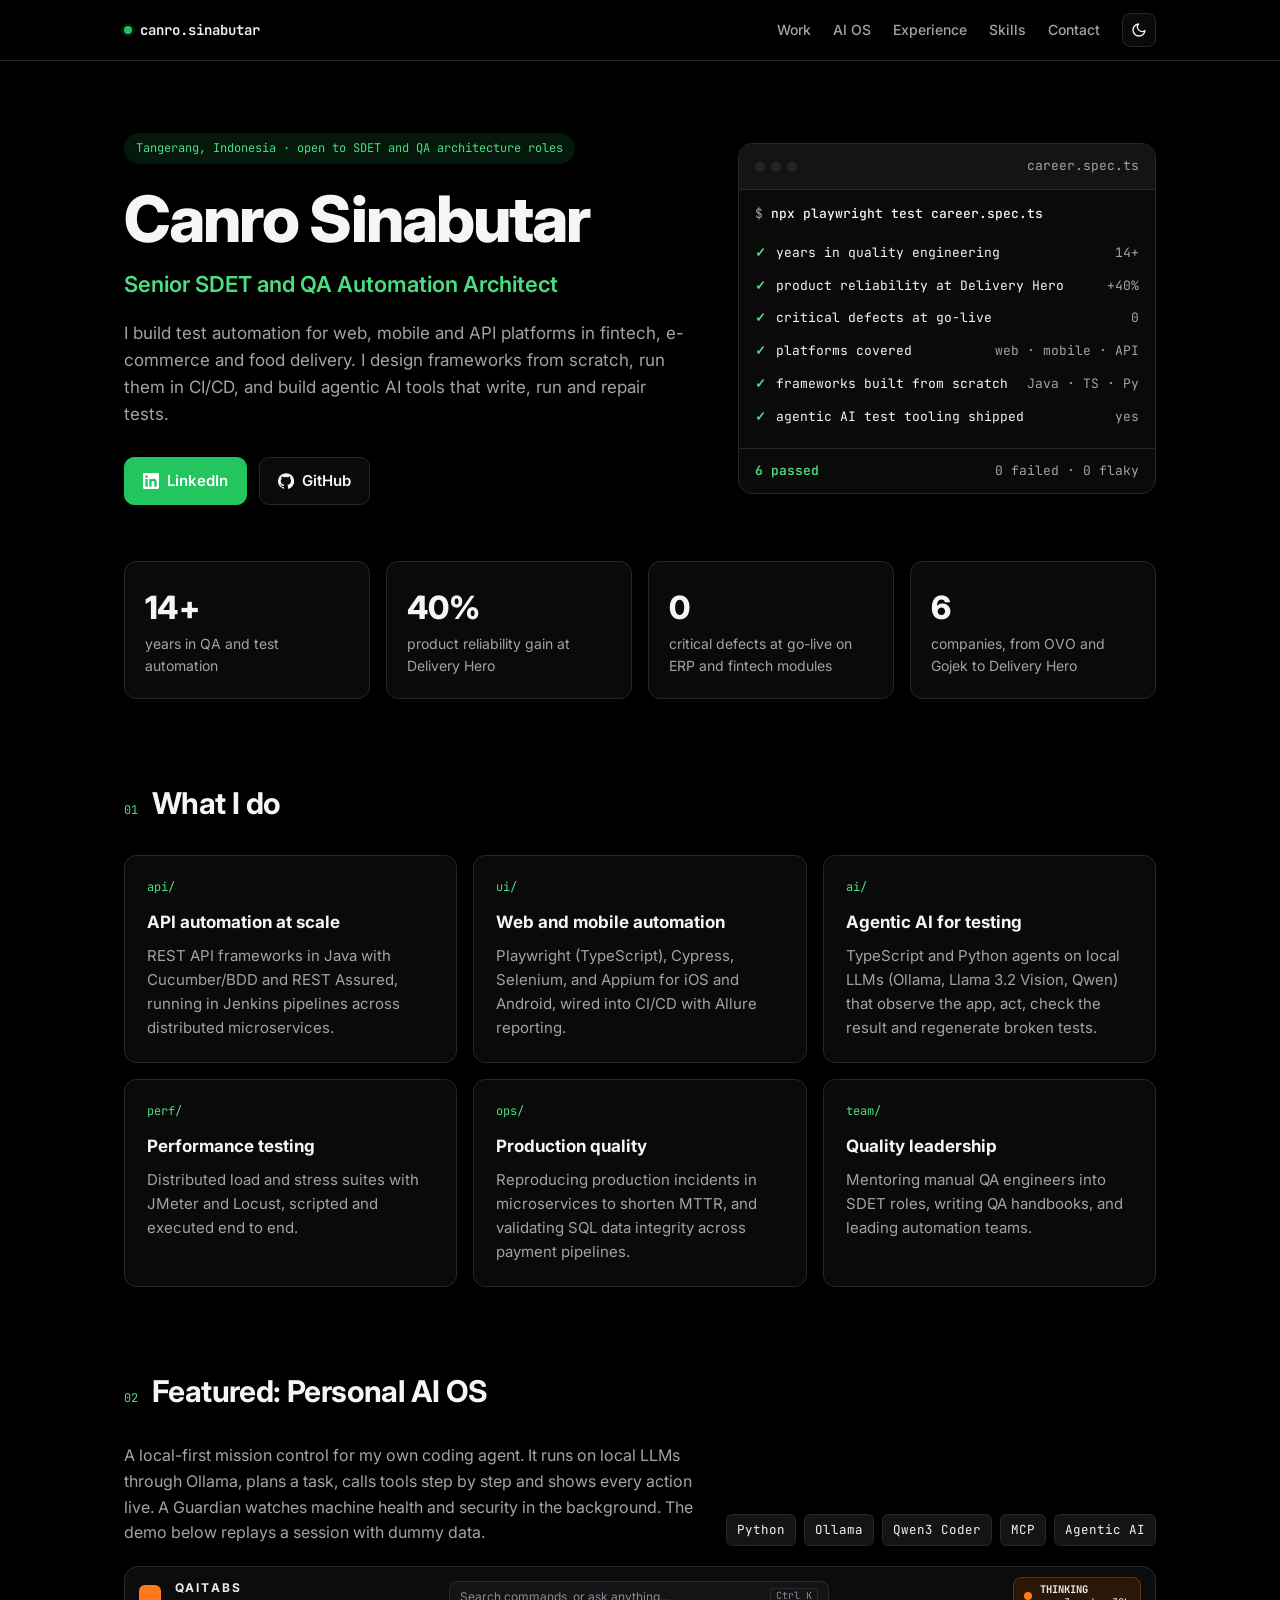
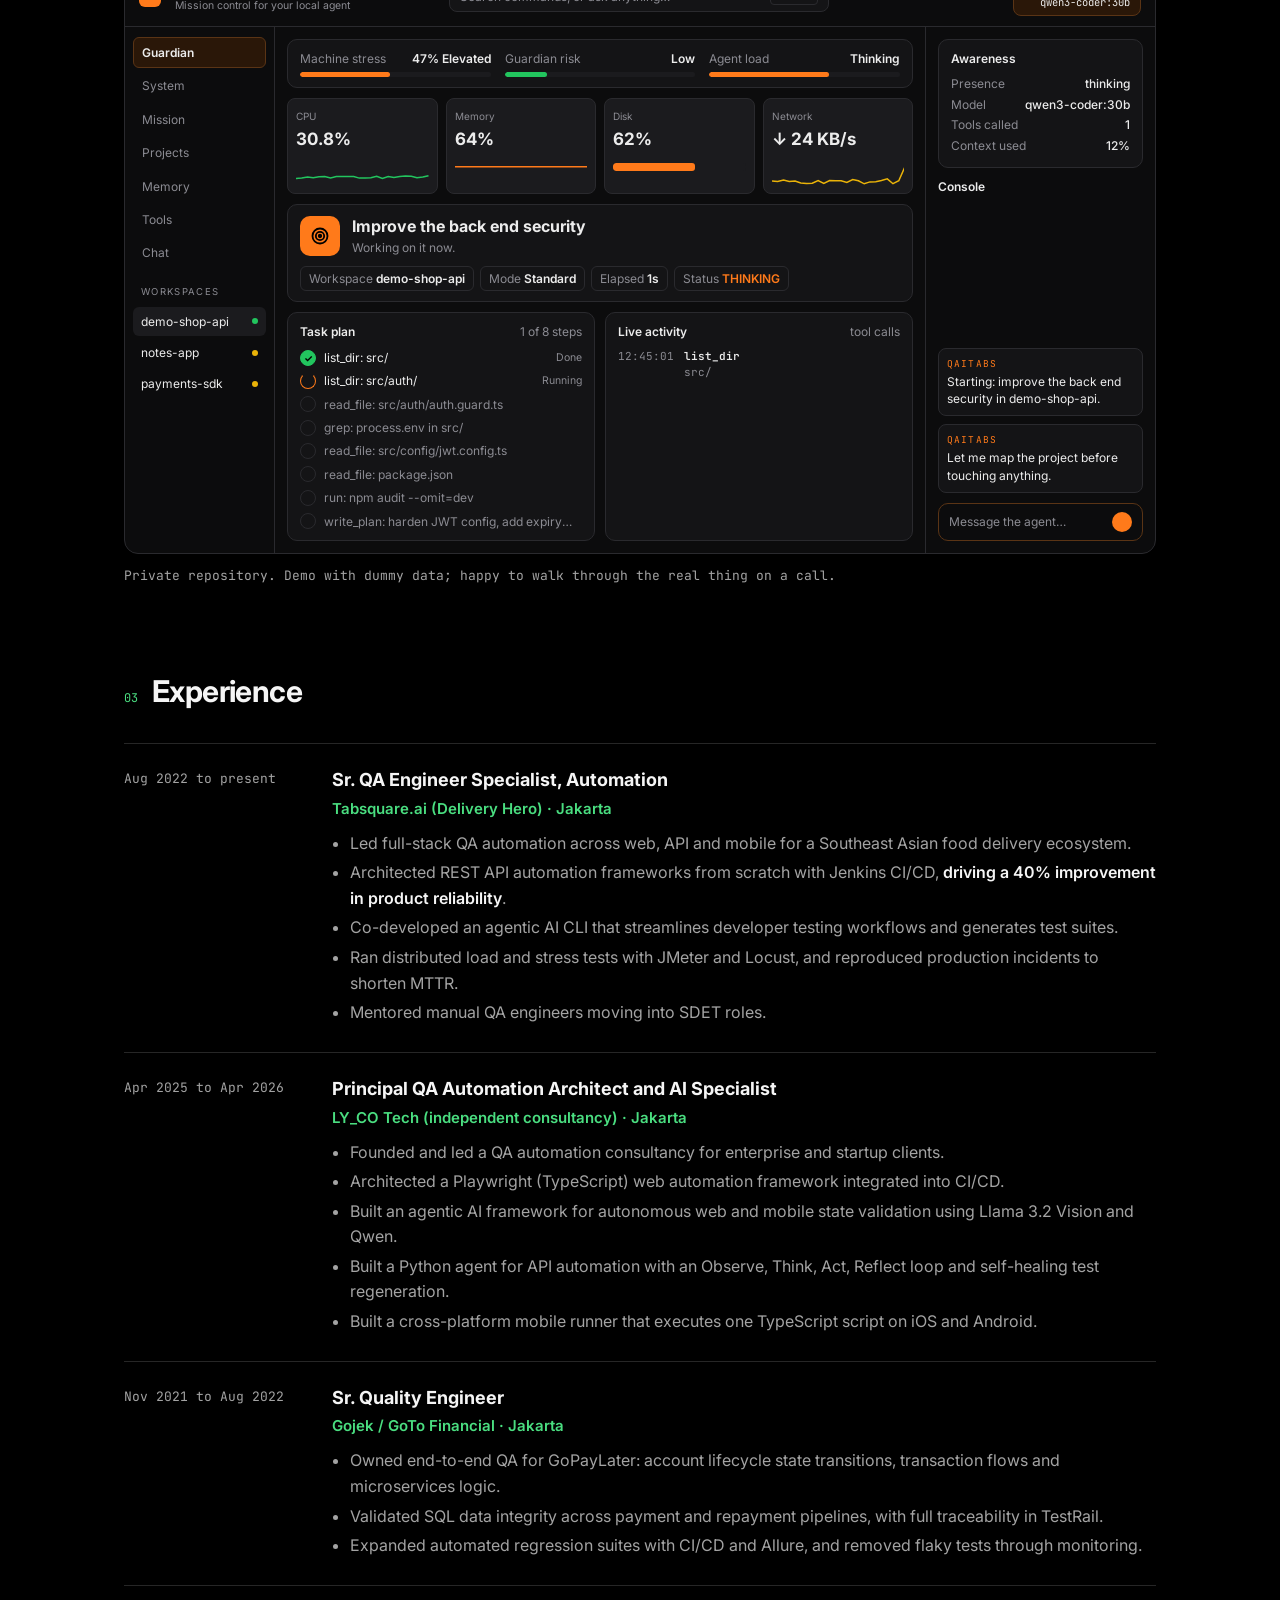
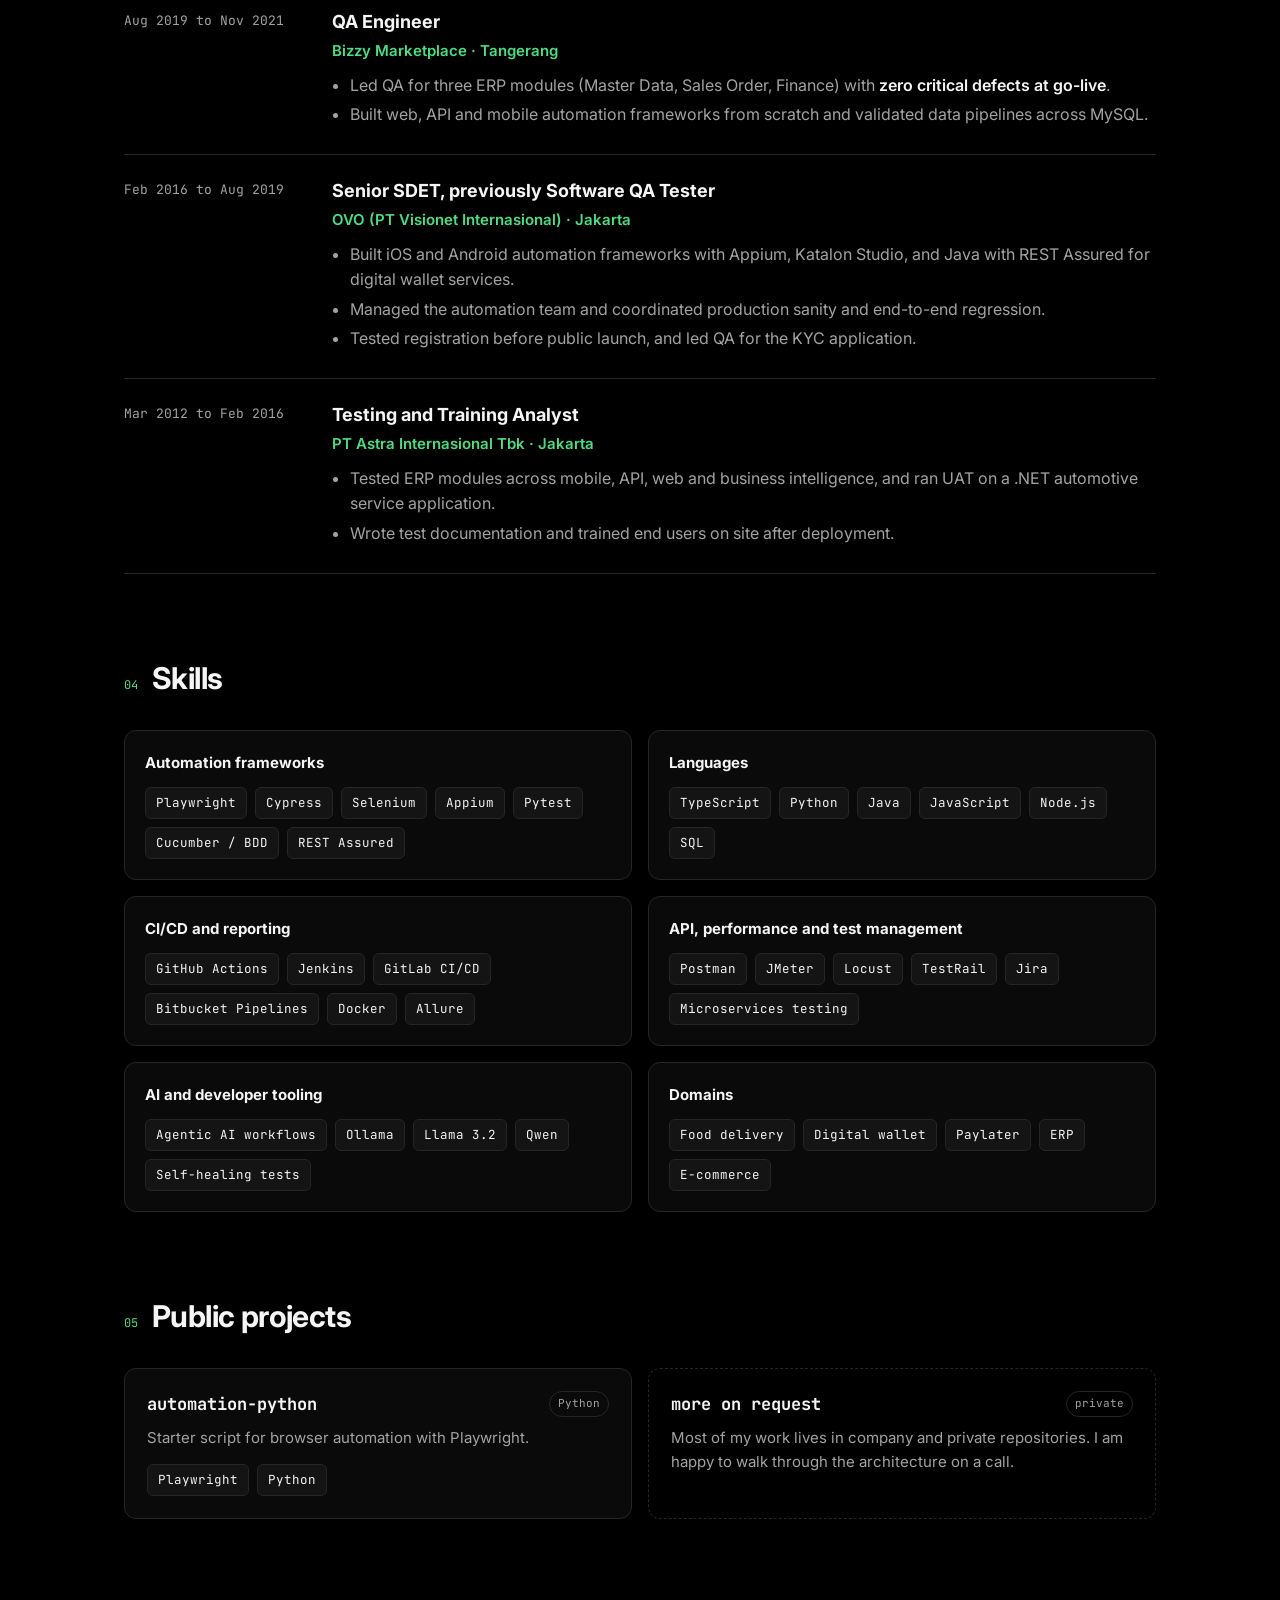
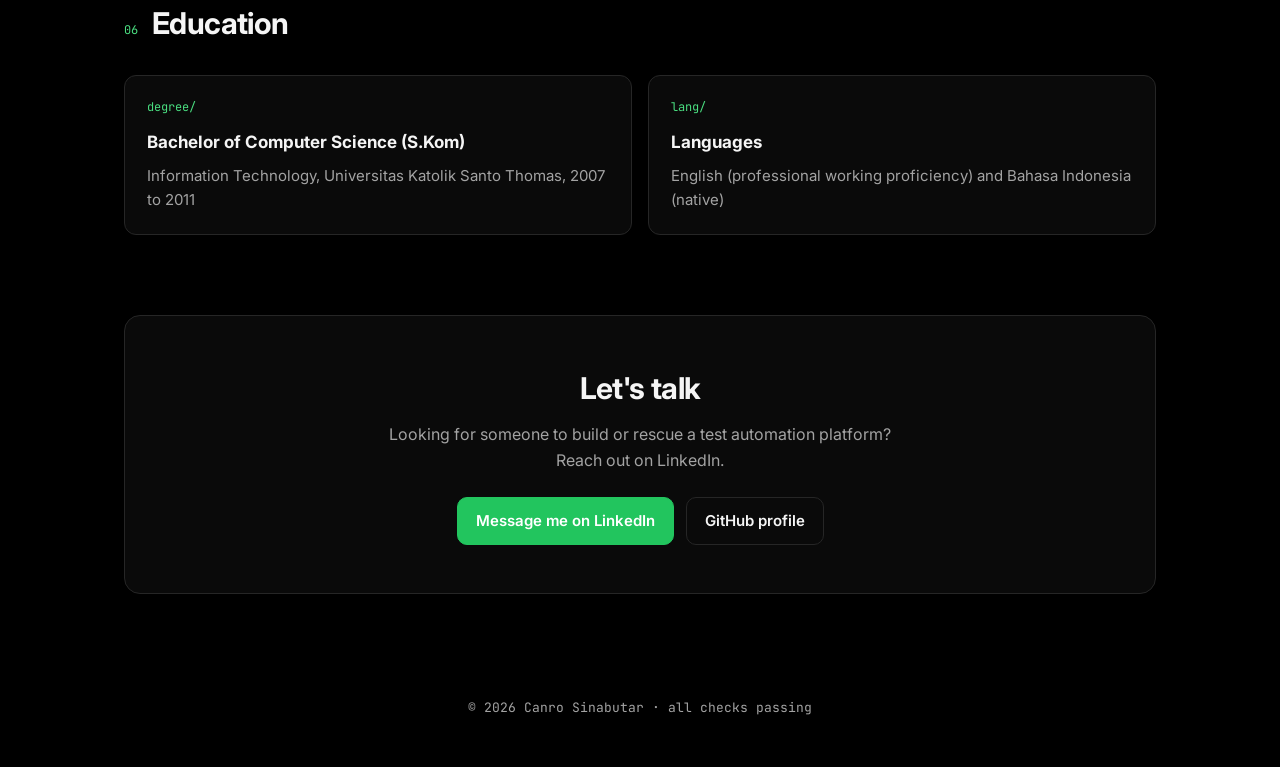
==== index.html @ 981d4f76 "Add portfolio website Co-Authored-By: Claude Opus 5.5 <noreply@anthropic.com>" ====
<!doctype html>
<html lang="en" data-theme="dark">
<head>
<meta charset="utf-8">
<meta name="viewport" content="width=device-width, initial-scale=1">
<title>Canro Sinabutar · Senior SDET</title>
<meta name="description" content="Canro Sinabutar, Senior SDET and QA Automation Architect with 14+ years in web, mobile and API test automation.">
<meta property="og:title" content="Canro Sinabutar · Senior SDET">
<meta property="og:description" content="Senior SDET and QA Automation Architect. 14+ years of web, mobile and API test automation.">
<meta property="og:type" content="website">
<meta name="theme-color" content="#000000">
<meta property="og:url" content="https://canro-sinabutar.github.io/">
<link rel="preconnect" href="https://fonts.googleapis.com">
<link rel="preconnect" href="https://fonts.gstatic.com" crossorigin>
<link href="https://fonts.googleapis.com/css2?family=Inter:wght@400;500;600;700;800&family=JetBrains+Mono:wght@400;500;600&display=swap" rel="stylesheet">
<link rel="icon" href="data:image/svg+xml,%3Csvg xmlns='http://www.w3.org/2000/svg' viewBox='0 0 32 32'%3E%3Crect width='32' height='32' rx='8' fill='%2316a34a'/%3E%3Cpath d='M9 16.5l4.5 4.5L23 11.5' stroke='white' stroke-width='3.2' fill='none' stroke-linecap='round' stroke-linejoin='round'/%3E%3C/svg%3E">
<style>
  :root {
    --bg: #f7f8fa;
    --surface: #ffffff;
    --surface-2: #f1f3f6;
    --text: #0f172a;
    --muted: #556070;
    --border: #e2e6ec;
    --accent: #16a34a;
    --accent-soft: #dcfce7;
    --accent-text: #15803d;
    --info: #2563eb;
    --warn: #b45309;
    --shadow: 0 1px 2px rgba(15, 23, 42, .04), 0 8px 24px rgba(15, 23, 42, .06);
    --mono: "JetBrains Mono", ui-monospace, SFMono-Regular, Menlo, monospace;
    --sans: "Inter", system-ui, -apple-system, "Segoe UI", sans-serif;
  }
  @media (prefers-color-scheme: dark) {
    :root:not([data-theme="light"]) {
      --bg: #000000;
      --surface: #0a0a0a;
      --surface-2: #141414;
      --text: #f5f5f5;
      --muted: #a3a3a3;
      --border: #262626;
      --accent: #22c55e;
      --accent-soft: rgba(34, 197, 94, .12);
      --accent-text: #4ade80;
      --info: #60a5fa;
      --warn: #fbbf24;
      --shadow: 0 1px 2px rgba(0, 0, 0, .3), 0 12px 32px rgba(0, 0, 0, .35);
    }
  }
  :root[data-theme="dark"] {
    --bg: #000000;
    --surface: #0a0a0a;
    --surface-2: #141414;
    --text: #f5f5f5;
    --muted: #a3a3a3;
    --border: #262626;
    --accent: #22c55e;
    --accent-soft: rgba(34, 197, 94, .12);
    --accent-text: #4ade80;
    --info: #60a5fa;
    --warn: #fbbf24;
    --shadow: 0 1px 2px rgba(0, 0, 0, .3), 0 12px 32px rgba(0, 0, 0, .35);
  }

  * { box-sizing: border-box; }
  html { scroll-behavior: smooth; }
  body {
    margin: 0;
    background: var(--bg);
    color: var(--text);
    font-family: var(--sans);
    font-size: 16px;
    line-height: 1.6;
    -webkit-font-smoothing: antialiased;
  }
  a { color: inherit; }
  .wrap { max-width: 1080px; margin: 0 auto; padding: 0 24px; }

  /* nav */
  header.nav {
    position: sticky; top: 0; z-index: 10;
    background: color-mix(in srgb, var(--bg) 85%, transparent);
    backdrop-filter: blur(10px);
    border-bottom: 1px solid var(--border);
  }
  .nav .wrap { display: flex; align-items: center; justify-content: space-between; height: 60px; gap: 16px; }
  .brand { font-family: var(--mono); font-weight: 600; font-size: 14px; text-decoration: none; display: flex; align-items: center; gap: 8px; }
  .brand .dot { width: 8px; height: 8px; border-radius: 50%; background: var(--accent); box-shadow: 0 0 0 3px var(--accent-soft); }
  .nav nav { display: flex; align-items: center; gap: 22px; }
  .nav nav a { text-decoration: none; color: var(--muted); font-size: 14px; font-weight: 500; }
  .nav nav a:hover { color: var(--text); }
  .theme-btn {
    border: 1px solid var(--border); background: var(--surface); color: var(--text);
    width: 34px; height: 34px; border-radius: 8px; cursor: pointer; display: grid; place-items: center;
  }
  .theme-btn svg { width: 16px; height: 16px; }

  /* hero */
  .hero { padding: 72px 0 56px; display: grid; grid-template-columns: 1.15fr .85fr; gap: 48px; align-items: center; }
  .eyebrow {
    display: inline-flex; align-items: center; gap: 8px;
    font-family: var(--mono); font-size: 12px; color: var(--accent-text);
    background: var(--accent-soft); padding: 6px 12px; border-radius: 999px; margin-bottom: 22px;
  }
  h1 { font-size: clamp(40px, 6vw, 64px); line-height: 1.04; letter-spacing: -.03em; margin: 0 0 14px; font-weight: 800; }
  .role { font-size: clamp(18px, 2.2vw, 22px); font-weight: 600; color: var(--accent-text); margin: 0 0 18px; }
  .lead { color: var(--muted); font-size: 17px; max-width: 560px; margin: 0 0 28px; }
  .cta { display: flex; flex-wrap: wrap; gap: 12px; }
  .btn {
    display: inline-flex; align-items: center; gap: 8px; text-decoration: none;
    padding: 11px 18px; border-radius: 10px; font-weight: 600; font-size: 15px;
    border: 1px solid var(--border); background: var(--surface); transition: transform .15s ease;
  }
  .btn:hover { transform: translateY(-1px); }
  .btn.primary { background: var(--accent); border-color: var(--accent); color: #fff; }
  .btn svg { width: 16px; height: 16px; }

  /* test report card */
  .report {
    background: var(--surface); border: 1px solid var(--border); border-radius: 14px;
    box-shadow: var(--shadow); font-family: var(--mono); font-size: 13px; overflow: hidden;
  }
  .report-head {
    display: flex; justify-content: space-between; align-items: center;
    padding: 12px 16px; border-bottom: 1px solid var(--border); background: var(--surface-2); color: var(--muted);
  }
  .lights { display: flex; gap: 6px; }
  .lights i { width: 10px; height: 10px; border-radius: 50%; background: var(--border); display: block; }
  .report-body { padding: 14px 16px 6px; }
  .report-body .cmd { color: var(--muted); margin-bottom: 12px; }
  .report-body .cmd b { color: var(--text); font-weight: 500; }
  .case { display: grid; grid-template-columns: auto 1fr auto; gap: 10px; align-items: baseline; padding: 6px 0; opacity: 0; transform: translateY(4px); transition: opacity .35s ease, transform .35s ease; }
  .case.show { opacity: 1; transform: none; }
  .case .ok { color: var(--accent-text); font-weight: 600; }
  .case .name { color: var(--text); overflow-wrap: anywhere; }
  .case .val { color: var(--muted); white-space: nowrap; }
  .report-foot {
    margin-top: 8px; padding: 12px 16px; border-top: 1px solid var(--border);
    display: flex; justify-content: space-between; color: var(--muted);
  }
  .report-foot .pass { color: var(--accent-text); font-weight: 600; }

  /* stats */
  .stats { display: grid; grid-template-columns: repeat(4, 1fr); gap: 16px; margin-bottom: 72px; }
  .stat { background: var(--surface); border: 1px solid var(--border); border-radius: 12px; padding: 20px; }
  .stat .num { font-size: 32px; font-weight: 800; letter-spacing: -.02em; }
  .stat .lbl { color: var(--muted); font-size: 14px; }

  /* sections */
  section { padding: 8px 0 72px; }
  .sec-head { display: flex; align-items: baseline; gap: 14px; margin-bottom: 28px; }
  .sec-head .tag { font-family: var(--mono); font-size: 12px; color: var(--accent-text); }
  h2 { font-size: 30px; letter-spacing: -.02em; margin: 0; }

  .cards { display: grid; grid-template-columns: repeat(3, 1fr); gap: 16px; }
  .card { background: var(--surface); border: 1px solid var(--border); border-radius: 12px; padding: 22px; }
  .card h3 { margin: 0 0 8px; font-size: 17px; }
  .card p { margin: 0; color: var(--muted); font-size: 15px; }
  .card .ico { font-family: var(--mono); font-size: 12px; color: var(--accent-text); margin-bottom: 12px; display: block; }

  /* timeline */
  .timeline { position: relative; }
  .job { display: grid; grid-template-columns: 180px 1fr; gap: 28px; padding: 22px 0; border-top: 1px solid var(--border); }
  .job:last-child { border-bottom: 1px solid var(--border); }
  .job .when { font-family: var(--mono); font-size: 13px; color: var(--muted); padding-top: 3px; }
  .job h3 { margin: 0; font-size: 18px; }
  .job .org { color: var(--accent-text); font-weight: 600; font-size: 15px; margin: 2px 0 10px; }
  .job ul { margin: 0; padding-left: 18px; color: var(--muted); }
  .job li { margin: 4px 0; }
  .job li strong { color: var(--text); font-weight: 600; }

  /* skills */
  .skills { display: grid; grid-template-columns: repeat(2, 1fr); gap: 16px; }
  .skill-group { background: var(--surface); border: 1px solid var(--border); border-radius: 12px; padding: 20px; }
  .skill-group h3 { margin: 0 0 12px; font-size: 15px; }
  .chips { display: flex; flex-wrap: wrap; gap: 8px; }
  .chip { font-family: var(--mono); font-size: 12.5px; padding: 5px 10px; border-radius: 6px; background: var(--surface-2); border: 1px solid var(--border); }

  /* projects */
  .projects { display: grid; grid-template-columns: repeat(2, 1fr); gap: 16px; }
  .project { display: block; text-decoration: none; background: var(--surface); border: 1px solid var(--border); border-radius: 12px; padding: 22px; transition: border-color .15s ease; }
  a.project:hover { border-color: var(--accent); }
  .project .top { display: flex; justify-content: space-between; align-items: center; margin-bottom: 8px; gap: 12px; }
  .project h3 { margin: 0; font-size: 17px; font-family: var(--mono); }
  .project p { margin: 0 0 14px; color: var(--muted); font-size: 15px; }
  .badge { font-family: var(--mono); font-size: 11px; padding: 3px 8px; border-radius: 999px; border: 1px solid var(--border); color: var(--muted); white-space: nowrap; }
  .project.note { background: transparent; border-style: dashed; }

  /* education + contact */
  .two { display: grid; grid-template-columns: 1fr 1fr; gap: 16px; }
  .contact { text-align: center; background: var(--surface); border: 1px solid var(--border); border-radius: 16px; padding: 48px 24px; }
  .contact h2 { margin-bottom: 10px; }
  .contact p { color: var(--muted); margin: 0 auto 24px; max-width: 520px; }
  .contact .cta { justify-content: center; }

  footer { padding: 32px 0 48px; color: var(--muted); font-size: 13px; font-family: var(--mono); text-align: center; }

  /* Personal AI OS demo: a fixed dark "screenshot" palette, independent of the site theme */
  .os-intro { display: grid; grid-template-columns: 1fr auto; gap: 16px; align-items: end; margin-bottom: 20px; }
  .os-intro p { color: var(--muted); margin: 0; max-width: 680px; }
  .os-note { color: var(--muted); font-size: 13px; font-family: var(--mono); margin: 12px 0 0; }
  .os {
    --o-bg: #0c0c0d; --o-panel: #141416; --o-panel2: #1b1b1e; --o-line: #2a2a2e;
    --o-text: #ececec; --o-mute: #8b8b92; --o-acc: #ff7a1a; --o-green: #22c55e; --o-yellow: #eab308;
    background: var(--o-bg); color: var(--o-text); border: 1px solid var(--o-line); border-radius: 14px;
    overflow: hidden; font-size: 12px; line-height: 1.45; box-shadow: 0 30px 80px rgba(0, 0, 0, .5);
  }
  .os-top { display: flex; align-items: center; gap: 14px; padding: 10px 14px; border-bottom: 1px solid var(--o-line); }
  .os-logo { width: 22px; height: 22px; border-radius: 6px; background: var(--o-acc); flex: none; }
  .os-brand b { display: block; letter-spacing: .18em; font-size: 12px; }
  .os-brand span { color: var(--o-mute); font-size: 10.5px; }
  .os-search {
    flex: 1; max-width: 380px; margin: 0 auto; background: var(--o-panel); border: 1px solid var(--o-line);
    border-radius: 8px; padding: 6px 10px; color: var(--o-mute); display: flex; justify-content: space-between; gap: 8px;
  }
  .os-search kbd { font-family: var(--mono); font-size: 10px; border: 1px solid var(--o-line); border-radius: 4px; padding: 0 5px; }
  .os-status {
    margin-left: auto; display: flex; align-items: center; gap: 8px; border: 1px solid #5a3415; background: #2a1708;
    border-radius: 8px; padding: 5px 10px; font-family: var(--mono); font-size: 10.5px; line-height: 1.3; white-space: nowrap; transition: background .4s, border-color .4s;
  }
  .os-status .pulse { width: 8px; height: 8px; border-radius: 50%; background: var(--o-acc); animation: osPulse 1.2s infinite; flex: none; }
  .os-status.done { border-color: #14532d; background: #0b2615; }
  .os-status.done .pulse { background: var(--o-green); animation: none; }
  @keyframes osPulse { 0%, 100% { box-shadow: 0 0 0 0 rgba(255, 122, 26, .6); } 50% { box-shadow: 0 0 0 5px rgba(255, 122, 26, 0); } }
  .os-body { display: grid; grid-template-columns: 150px minmax(0, 1fr) 230px; min-height: 520px; }
  .os-side { border-right: 1px solid var(--o-line); padding: 10px 8px; display: flex; flex-direction: column; gap: 2px; }
  .os-nav { padding: 6px 8px; border-radius: 6px; color: var(--o-mute); border: 1px solid transparent; }
  .os-nav.on { background: #2a1708; color: var(--o-text); border-color: #5a3415; font-weight: 600; }
  .os-label { font-size: 9.5px; letter-spacing: .14em; color: var(--o-mute); margin: 14px 8px 6px; }
  .os-ws { padding: 6px 8px; border-radius: 6px; display: flex; justify-content: space-between; align-items: center; }
  .os-ws.on { background: var(--o-panel2); }
  .os-ws i { width: 6px; height: 6px; border-radius: 50%; background: var(--o-yellow); }
  .os-ws.on i { background: var(--o-green); }
  .os-main { padding: 12px; display: flex; flex-direction: column; gap: 10px; min-width: 0; }
  .os-card { background: var(--o-panel); border: 1px solid var(--o-line); border-radius: 10px; padding: 10px 12px; min-width: 0; }
  .os-meters { display: grid; grid-template-columns: repeat(3, 1fr); gap: 14px; }
  .os-meter .row { display: flex; justify-content: space-between; color: var(--o-mute); margin-bottom: 5px; gap: 6px; }
  .os-meter .row b { font-weight: 600; color: var(--o-text); white-space: nowrap; }
  .os-bar { height: 5px; border-radius: 3px; background: var(--o-panel2); overflow: hidden; }
  .os-bar span { display: block; height: 100%; width: 0; border-radius: 3px; transition: width .8s ease, background .8s ease; }
  .os-tiles { display: grid; grid-template-columns: repeat(4, 1fr); gap: 8px; }
  .os-tile { background: var(--o-panel2); border: 1px solid var(--o-line); border-radius: 8px; padding: 8px; min-width: 0; }
  .os-tile small { color: var(--o-mute); }
  .os-tile .v { font-size: 17px; font-weight: 700; margin: 2px 0 4px; white-space: nowrap; }
  .os-tile svg { width: 100%; height: 30px; display: block; }
  .os-tile .os-bar { margin-top: 12px; height: 8px; }
  .os-mission { display: flex; gap: 12px; align-items: center; }
  .os-micon { width: 40px; height: 40px; border-radius: 10px; background: var(--o-acc); display: grid; place-items: center; flex: none; }
  .os-micon svg { width: 20px; height: 20px; }
  .os-mission h4 { margin: 0; font-size: 16px; }
  .os-mission p { margin: 0; color: var(--o-mute); }
  .os-pills { display: flex; flex-wrap: wrap; gap: 6px; margin-top: 10px; }
  .os-pill { border: 1px solid var(--o-line); border-radius: 6px; padding: 3px 8px; color: var(--o-mute); }
  .os-pill b { color: var(--o-text); font-weight: 600; }
  .os-pill b.th { color: var(--o-acc); }
  .os-pill b.ok { color: var(--o-green); }
  .os-split { display: grid; grid-template-columns: 1fr 1fr; gap: 10px; flex: 1; }
  .os-h { display: flex; justify-content: space-between; font-weight: 600; margin-bottom: 8px; }
  .os-h span { color: var(--o-mute); font-weight: 400; }
  .os-steps { list-style: none; margin: 0; padding: 0; display: flex; flex-direction: column; gap: 6px; }
  .os-steps li { display: flex; align-items: center; gap: 8px; color: var(--o-mute); transition: color .3s; min-width: 0; }
  .os-steps li > span:nth-child(2) { overflow: hidden; text-overflow: ellipsis; white-space: nowrap; }
  .os-steps .ck {
    width: 16px; height: 16px; border-radius: 50%; border: 1.5px solid var(--o-line); flex: none;
    display: grid; place-items: center; font-size: 10px; font-weight: 700;
  }
  .os-steps li.run, .os-steps li.done { color: var(--o-text); }
  .os-steps li.run .ck { border-color: var(--o-acc); border-top-color: transparent; animation: osSpin .8s linear infinite; }
  .os-steps li.done .ck { background: var(--o-green); border-color: var(--o-green); color: #000; }
  .os-steps .st { margin-left: auto; font-size: 10.5px; color: var(--o-mute); flex: none; }
  @keyframes osSpin { to { transform: rotate(360deg); } }
  .os-log { display: flex; flex-direction: column; gap: 8px; font-family: var(--mono); font-size: 11px; }
  .os-log > div { display: grid; grid-template-columns: 58px minmax(0, 1fr); gap: 8px; animation: osIn .35s ease; }
  .os-log time { color: var(--o-mute); }
  .os-log b { color: var(--o-text); font-weight: 600; }
  .os-log em { font-style: normal; color: var(--o-mute); display: block; overflow: hidden; text-overflow: ellipsis; white-space: nowrap; }
  @keyframes osIn { from { opacity: 0; transform: translateY(4px); } to { opacity: 1; transform: none; } }
  .os-right { border-left: 1px solid var(--o-line); padding: 12px; display: flex; flex-direction: column; gap: 10px; min-width: 0; }
  .os-kv { display: flex; justify-content: space-between; color: var(--o-mute); margin: 3px 0; }
  .os-kv b { color: var(--o-text); font-weight: 500; }
  .os-console { flex: 1; display: flex; flex-direction: column; justify-content: flex-end; gap: 8px; overflow: hidden; }
  .os-msg { background: var(--o-panel); border: 1px solid var(--o-line); border-radius: 8px; padding: 8px; animation: osIn .35s ease; }
  .os-msg small { display: block; color: var(--o-acc); font-family: var(--mono); font-size: 9.5px; letter-spacing: .12em; margin-bottom: 2px; }
  .os-input { border: 1px solid #5a3415; border-radius: 10px; padding: 8px 10px; color: var(--o-mute); display: flex; justify-content: space-between; align-items: center; }
  .os-input i { width: 20px; height: 20px; border-radius: 50%; background: var(--o-acc); display: block; }

  @media (max-width: 980px) {
    .os-body { grid-template-columns: 140px minmax(0, 1fr); }
    .os-right { display: none; }
  }
  @media (max-width: 640px) {
    .os-intro { grid-template-columns: 1fr; }
    .os-body { grid-template-columns: minmax(0, 1fr); min-height: 0; }
    .os-side, .os-search { display: none; }
    .os-tiles { grid-template-columns: repeat(2, 1fr); }
    .os-meters { grid-template-columns: 1fr; gap: 8px; }
    .os-split { grid-template-columns: minmax(0, 1fr); }
  }
  @media (prefers-reduced-motion: reduce) {
    .os-status .pulse, .os-steps li.run .ck, .os-log > div, .os-msg { animation: none; }
  }

  @media (max-width: 900px) {
    .hero { grid-template-columns: 1fr; padding-top: 48px; }
    .cards { grid-template-columns: 1fr 1fr; }
    .stats { grid-template-columns: repeat(2, 1fr); }
  }
  @media (max-width: 640px) {
    .wrap { padding: 0 16px; }
    .nav nav a.hide-sm { display: none; }
    .cards, .skills, .projects, .two { grid-template-columns: 1fr; }
    .job { grid-template-columns: 1fr; gap: 6px; }
    .stat .num { font-size: 26px; }
    h2 { font-size: 26px; }
  }
  @media (prefers-reduced-motion: reduce) {
    .case { opacity: 1; transform: none; transition: none; }
    .btn { transition: none; }
  }
</style>
</head>
<body>

<header class="nav">
  <div class="wrap">
    <a class="brand" href="#top"><span class="dot"></span>canro.sinabutar</a>
    <nav>
      <a class="hide-sm" href="#work">Work</a>
      <a class="hide-sm" href="#ai-os">AI OS</a>
      <a class="hide-sm" href="#experience">Experience</a>
      <a class="hide-sm" href="#skills">Skills</a>
      <a href="#contact">Contact</a>
      <button class="theme-btn" id="themeBtn" aria-label="Toggle dark mode">
        <svg viewBox="0 0 24 24" fill="none" stroke="currentColor" stroke-width="2" stroke-linecap="round" stroke-linejoin="round"><path d="M21 12.8A9 9 0 1 1 11.2 3a7 7 0 0 0 9.8 9.8z"/></svg>
      </button>
    </nav>
  </div>
</header>

<main id="top" class="wrap">

  <div class="hero">
    <div>
      <span class="eyebrow">Tangerang, Indonesia · open to SDET and QA architecture roles</span>
      <h1>Canro Sinabutar</h1>
      <p class="role">Senior SDET and QA Automation Architect</p>
      <p class="lead">I build test automation for web, mobile and API platforms in fintech, e-commerce and food delivery. I design frameworks from scratch, run them in CI/CD, and build agentic AI tools that write, run and repair tests.</p>
      <div class="cta">
        <a class="btn primary" href="https://www.linkedin.com/in/canro-sinabutar" target="_blank" rel="noopener">
          <svg viewBox="0 0 24 24" fill="currentColor"><path d="M20.45 20.45h-3.55v-5.57c0-1.33-.02-3.04-1.85-3.04-1.85 0-2.14 1.45-2.14 2.94v5.67H9.36V9h3.41v1.56h.05c.48-.9 1.64-1.85 3.37-1.85 3.6 0 4.27 2.37 4.27 5.46v6.28zM5.34 7.43a2.06 2.06 0 1 1 0-4.12 2.06 2.06 0 0 1 0 4.12zM7.12 20.45H3.56V9h3.56v11.45zM22.22 0H1.77C.79 0 0 .77 0 1.73v20.54C0 23.23.79 24 1.77 24h20.45c.98 0 1.78-.77 1.78-1.73V1.73C24 .77 23.2 0 22.22 0z"/></svg>
          LinkedIn
        </a>
        <a class="btn" href="https://github.com/canro-sinabutar" target="_blank" rel="noopener">
          <svg viewBox="0 0 24 24" fill="currentColor"><path d="M12 .3a12 12 0 0 0-3.8 23.4c.6.1.8-.3.8-.6v-2c-3.3.7-4-1.6-4-1.6-.6-1.4-1.4-1.8-1.4-1.8-1-.7.1-.7.1-.7 1.2.1 1.8 1.2 1.8 1.2 1 1.8 2.8 1.3 3.5 1 0-.8.4-1.3.7-1.6-2.7-.3-5.5-1.3-5.5-6 0-1.2.5-2.3 1.3-3.1-.2-.4-.6-1.6 0-3.2 0 0 1-.3 3.4 1.2a11.5 11.5 0 0 1 6 0c2.3-1.5 3.3-1.2 3.3-1.2.6 1.6.2 2.8 0 3.2.9.8 1.3 1.9 1.3 3.2 0 4.6-2.8 5.6-5.5 5.9.5.4.9 1.1.9 2.3v3.3c0 .3.1.7.8.6A12 12 0 0 0 12 .3"/></svg>
          GitHub
        </a>
      </div>
    </div>

    <div class="report" aria-label="Career summary written as a test report">
      <div class="report-head">
        <span class="lights"><i></i><i></i><i></i></span>
        <span>career.spec.ts</span>
      </div>
      <div class="report-body">
        <div class="cmd">$ <b>npx playwright test career.spec.ts</b></div>
        <div class="case"><span class="ok">✓</span><span class="name">years in quality engineering</span><span class="val">14+</span></div>
        <div class="case"><span class="ok">✓</span><span class="name">product reliability at Delivery Hero</span><span class="val">+40%</span></div>
        <div class="case"><span class="ok">✓</span><span class="name">critical defects at go-live</span><span class="val">0</span></div>
        <div class="case"><span class="ok">✓</span><span class="name">platforms covered</span><span class="val">web · mobile · API</span></div>
        <div class="case"><span class="ok">✓</span><span class="name">frameworks built from scratch</span><span class="val">Java · TS · Py</span></div>
        <div class="case"><span class="ok">✓</span><span class="name">agentic AI test tooling shipped</span><span class="val">yes</span></div>
      </div>
      <div class="report-foot">
        <span class="pass">6 passed</span>
        <span>0 failed · 0 flaky</span>
      </div>
    </div>
  </div>

  <div class="stats">
    <div class="stat"><div class="num">14+</div><div class="lbl">years in QA and test automation</div></div>
    <div class="stat"><div class="num">40%</div><div class="lbl">product reliability gain at Delivery Hero</div></div>
    <div class="stat"><div class="num">0</div><div class="lbl">critical defects at go-live on ERP and fintech modules</div></div>
    <div class="stat"><div class="num">6</div><div class="lbl">companies, from OVO and Gojek to Delivery Hero</div></div>
  </div>

  <section id="work">
    <div class="sec-head"><span class="tag">01</span><h2>What I do</h2></div>
    <div class="cards">
      <div class="card"><span class="ico">api/</span><h3>API automation at scale</h3><p>REST API frameworks in Java with Cucumber/BDD and REST Assured, running in Jenkins pipelines across distributed microservices.</p></div>
      <div class="card"><span class="ico">ui/</span><h3>Web and mobile automation</h3><p>Playwright (TypeScript), Cypress, Selenium, and Appium for iOS and Android, wired into CI/CD with Allure reporting.</p></div>
      <div class="card"><span class="ico">ai/</span><h3>Agentic AI for testing</h3><p>TypeScript and Python agents on local LLMs (Ollama, Llama 3.2 Vision, Qwen) that observe the app, act, check the result and regenerate broken tests.</p></div>
      <div class="card"><span class="ico">perf/</span><h3>Performance testing</h3><p>Distributed load and stress suites with JMeter and Locust, scripted and executed end to end.</p></div>
      <div class="card"><span class="ico">ops/</span><h3>Production quality</h3><p>Reproducing production incidents in microservices to shorten MTTR, and validating SQL data integrity across payment pipelines.</p></div>
      <div class="card"><span class="ico">team/</span><h3>Quality leadership</h3><p>Mentoring manual QA engineers into SDET roles, writing QA handbooks, and leading automation teams.</p></div>
    </div>
  </section>

  <section id="ai-os">
    <div class="sec-head"><span class="tag">02</span><h2>Featured: Personal AI OS</h2></div>
    <div class="os-intro">
      <p>A local-first mission control for my own coding agent. It runs on local LLMs through Ollama, plans a task, calls tools step by step and shows every action live. A Guardian watches machine health and security in the background. The demo below replays a session with dummy data.</p>
      <div class="chips"><span class="chip">Python</span><span class="chip">Ollama</span><span class="chip">Qwen3 Coder</span><span class="chip">MCP</span><span class="chip">Agentic AI</span></div>
    </div>

    <div class="os" id="aiOs" role="img" aria-label="Animated demo of the Personal AI OS dashboard, using dummy data">
      <div class="os-top">
        <span class="os-logo"></span>
        <div class="os-brand"><b>QAITABS</b><span>Mission control for your local agent</span></div>
        <div class="os-search"><span>Search commands, or ask anything…</span><kbd>Ctrl K</kbd></div>
        <div class="os-status" id="osStatus"><span class="pulse"></span><span><b id="osStatusText">THINKING</b><br>qwen3-coder:30b</span></div>
      </div>
      <div class="os-body">
        <aside class="os-side">
          <div class="os-nav on">Guardian</div>
          <div class="os-nav">System</div>
          <div class="os-nav">Mission</div>
          <div class="os-nav">Projects</div>
          <div class="os-nav">Memory</div>
          <div class="os-nav">Tools</div>
          <div class="os-nav">Chat</div>
          <div class="os-label">WORKSPACES</div>
          <div class="os-ws on"><span>demo-shop-api</span><i></i></div>
          <div class="os-ws"><span>notes-app</span><i></i></div>
          <div class="os-ws"><span>payments-sdk</span><i></i></div>
        </aside>

        <div class="os-main">
          <div class="os-card os-meters">
            <div class="os-meter"><div class="row"><span>Machine stress</span><b id="osStress">40%</b></div><div class="os-bar"><span id="osStressBar"></span></div></div>
            <div class="os-meter"><div class="row"><span>Guardian risk</span><b>Low</b></div><div class="os-bar"><span style="width:22%;background:#22c55e"></span></div></div>
            <div class="os-meter"><div class="row"><span>Agent load</span><b id="osLoad">Thinking</b></div><div class="os-bar"><span id="osLoadBar"></span></div></div>
          </div>

          <div class="os-tiles">
            <div class="os-tile"><small>CPU</small><div class="v" id="osCpu">24.0%</div><svg viewBox="0 0 100 30" preserveAspectRatio="none"><polyline id="osCpuLine" fill="none" stroke="#22c55e" stroke-width="1.5" vector-effect="non-scaling-stroke"/></svg></div>
            <div class="os-tile"><small>Memory</small><div class="v" id="osMem">64%</div><svg viewBox="0 0 100 30" preserveAspectRatio="none"><polyline id="osMemLine" fill="none" stroke="#ff7a1a" stroke-width="1.5" vector-effect="non-scaling-stroke"/></svg></div>
            <div class="os-tile"><small>Disk</small><div class="v">62%</div><div class="os-bar"><span style="width:62%;background:#ff7a1a"></span></div></div>
            <div class="os-tile"><small>Network</small><div class="v" id="osNet">↓ 4 KB/s</div><svg viewBox="0 0 100 30" preserveAspectRatio="none"><polyline id="osNetLine" fill="none" stroke="#eab308" stroke-width="1.5" vector-effect="non-scaling-stroke"/></svg></div>
          </div>

          <div class="os-card">
            <div class="os-mission">
              <div class="os-micon"><svg viewBox="0 0 24 24" fill="none" stroke="#000" stroke-width="2.2"><circle cx="12" cy="12" r="9"/><circle cx="12" cy="12" r="5"/><circle cx="12" cy="12" r="1.5" fill="#000"/></svg></div>
              <div><h4>Improve the back end security</h4><p id="osSub">Working on it now.</p></div>
            </div>
            <div class="os-pills">
              <span class="os-pill">Workspace <b>demo-shop-api</b></span>
              <span class="os-pill">Mode <b>Standard</b></span>
              <span class="os-pill">Elapsed <b id="osElapsed">0s</b></span>
              <span class="os-pill">Status <b class="th" id="osPill">THINKING</b></span>
            </div>
          </div>

          <div class="os-split">
            <div class="os-card"><div class="os-h">Task plan <span id="osCount">0 of 8 steps</span></div><ul class="os-steps" id="osSteps"></ul></div>
            <div class="os-card"><div class="os-h">Live activity <span>tool calls</span></div><div class="os-log" id="osLog"></div></div>
          </div>
        </div>

        <aside class="os-right">
          <div class="os-card">
            <div class="os-h">Awareness</div>
            <div class="os-kv"><span>Presence</span><b id="osPresence">thinking</b></div>
            <div class="os-kv"><span>Model</span><b>qwen3-coder:30b</b></div>
            <div class="os-kv"><span>Tools called</span><b id="osTools">0</b></div>
            <div class="os-kv"><span>Context used</span><b id="osCtx">12%</b></div>
          </div>
          <div class="os-h" style="margin:0">Console</div>
          <div class="os-console" id="osConsole"></div>
          <div class="os-input"><span>Message the agent…</span><i></i></div>
        </aside>
      </div>
    </div>
    <p class="os-note">Private repository. Demo with dummy data; happy to walk through the real thing on a call.</p>
  </section>

  <section id="experience">
    <div class="sec-head"><span class="tag">03</span><h2>Experience</h2></div>
    <div class="timeline">
      <div class="job">
        <div class="when">Aug 2022 to present</div>
        <div>
          <h3>Sr. QA Engineer Specialist, Automation</h3>
          <div class="org">Tabsquare.ai (Delivery Hero) · Jakarta</div>
          <ul>
            <li>Led full-stack QA automation across web, API and mobile for a Southeast Asian food delivery ecosystem.</li>
            <li>Architected REST API automation frameworks from scratch with Jenkins CI/CD, <strong>driving a 40% improvement in product reliability</strong>.</li>
            <li>Co-developed an agentic AI CLI that streamlines developer testing workflows and generates test suites.</li>
            <li>Ran distributed load and stress tests with JMeter and Locust, and reproduced production incidents to shorten MTTR.</li>
            <li>Mentored manual QA engineers moving into SDET roles.</li>
          </ul>
        </div>
      </div>
      <div class="job">
        <div class="when">Apr 2025 to Apr 2026</div>
        <div>
          <h3>Principal QA Automation Architect and AI Specialist</h3>
          <div class="org">LY_CO Tech (independent consultancy) · Jakarta</div>
          <ul>
            <li>Founded and led a QA automation consultancy for enterprise and startup clients.</li>
            <li>Architected a Playwright (TypeScript) web automation framework integrated into CI/CD.</li>
            <li>Built an agentic AI framework for autonomous web and mobile state validation using Llama 3.2 Vision and Qwen.</li>
            <li>Built a Python agent for API automation with an Observe, Think, Act, Reflect loop and self-healing test regeneration.</li>
            <li>Built a cross-platform mobile runner that executes one TypeScript script on iOS and Android.</li>
          </ul>
        </div>
      </div>
      <div class="job">
        <div class="when">Nov 2021 to Aug 2022</div>
        <div>
          <h3>Sr. Quality Engineer</h3>
          <div class="org">Gojek / GoTo Financial · Jakarta</div>
          <ul>
            <li>Owned end-to-end QA for GoPayLater: account lifecycle state transitions, transaction flows and microservices logic.</li>
            <li>Validated SQL data integrity across payment and repayment pipelines, with full traceability in TestRail.</li>
            <li>Expanded automated regression suites with CI/CD and Allure, and removed flaky tests through monitoring.</li>
          </ul>
        </div>
      </div>
      <div class="job">
        <div class="when">Aug 2019 to Nov 2021</div>
        <div>
          <h3>QA Engineer</h3>
          <div class="org">Bizzy Marketplace · Tangerang</div>
          <ul>
            <li>Led QA for three ERP modules (Master Data, Sales Order, Finance) with <strong>zero critical defects at go-live</strong>.</li>
            <li>Built web, API and mobile automation frameworks from scratch and validated data pipelines across MySQL.</li>
          </ul>
        </div>
      </div>
      <div class="job">
        <div class="when">Feb 2016 to Aug 2019</div>
        <div>
          <h3>Senior SDET, previously Software QA Tester</h3>
          <div class="org">OVO (PT Visionet Internasional) · Jakarta</div>
          <ul>
            <li>Built iOS and Android automation frameworks with Appium, Katalon Studio, and Java with REST Assured for digital wallet services.</li>
            <li>Managed the automation team and coordinated production sanity and end-to-end regression.</li>
            <li>Tested registration before public launch, and led QA for the KYC application.</li>
          </ul>
        </div>
      </div>
      <div class="job">
        <div class="when">Mar 2012 to Feb 2016</div>
        <div>
          <h3>Testing and Training Analyst</h3>
          <div class="org">PT Astra Internasional Tbk · Jakarta</div>
          <ul>
            <li>Tested ERP modules across mobile, API, web and business intelligence, and ran UAT on a .NET automotive service application.</li>
            <li>Wrote test documentation and trained end users on site after deployment.</li>
          </ul>
        </div>
      </div>
    </div>
  </section>

  <section id="skills">
    <div class="sec-head"><span class="tag">04</span><h2>Skills</h2></div>
    <div class="skills">
      <div class="skill-group"><h3>Automation frameworks</h3><div class="chips"><span class="chip">Playwright</span><span class="chip">Cypress</span><span class="chip">Selenium</span><span class="chip">Appium</span><span class="chip">Pytest</span><span class="chip">Cucumber / BDD</span><span class="chip">REST Assured</span></div></div>
      <div class="skill-group"><h3>Languages</h3><div class="chips"><span class="chip">TypeScript</span><span class="chip">Python</span><span class="chip">Java</span><span class="chip">JavaScript</span><span class="chip">Node.js</span><span class="chip">SQL</span></div></div>
      <div class="skill-group"><h3>CI/CD and reporting</h3><div class="chips"><span class="chip">GitHub Actions</span><span class="chip">Jenkins</span><span class="chip">GitLab CI/CD</span><span class="chip">Bitbucket Pipelines</span><span class="chip">Docker</span><span class="chip">Allure</span></div></div>
      <div class="skill-group"><h3>API, performance and test management</h3><div class="chips"><span class="chip">Postman</span><span class="chip">JMeter</span><span class="chip">Locust</span><span class="chip">TestRail</span><span class="chip">Jira</span><span class="chip">Microservices testing</span></div></div>
      <div class="skill-group"><h3>AI and developer tooling</h3><div class="chips"><span class="chip">Agentic AI workflows</span><span class="chip">Ollama</span><span class="chip">Llama 3.2</span><span class="chip">Qwen</span><span class="chip">Self-healing tests</span></div></div>
      <div class="skill-group"><h3>Domains</h3><div class="chips"><span class="chip">Food delivery</span><span class="chip">Digital wallet</span><span class="chip">Paylater</span><span class="chip">ERP</span><span class="chip">E-commerce</span></div></div>
    </div>
  </section>

  <section id="projects">
    <div class="sec-head"><span class="tag">05</span><h2>Public projects</h2></div>
    <div class="projects">
      <a class="project" href="https://github.com/canro-sinabutar/automation-python" target="_blank" rel="noopener">
        <div class="top"><h3>automation-python</h3><span class="badge">Python</span></div>
        <p>Starter script for browser automation with Playwright.</p>
        <div class="chips"><span class="chip">Playwright</span><span class="chip">Python</span></div>
      </a>
      <div class="project note">
        <div class="top"><h3>more on request</h3><span class="badge">private</span></div>
        <p>Most of my work lives in company and private repositories. I am happy to walk through the architecture on a call.</p>
      </div>
    </div>
  </section>

  <section id="education">
    <div class="sec-head"><span class="tag">06</span><h2>Education</h2></div>
    <div class="two">
      <div class="card"><span class="ico">degree/</span><h3>Bachelor of Computer Science (S.Kom)</h3><p>Information Technology, Universitas Katolik Santo Thomas, 2007 to 2011</p></div>
      <div class="card"><span class="ico">lang/</span><h3>Languages</h3><p>English (professional working proficiency) and Bahasa Indonesia (native)</p></div>
    </div>
  </section>

  <section id="contact">
    <div class="contact">
      <h2>Let's talk</h2>
      <p>Looking for someone to build or rescue a test automation platform? Reach out on LinkedIn.</p>
      <div class="cta">
        <a class="btn primary" href="https://www.linkedin.com/in/canro-sinabutar" target="_blank" rel="noopener">Message me on LinkedIn</a>
        <a class="btn" href="https://github.com/canro-sinabutar" target="_blank" rel="noopener">GitHub profile</a>
      </div>
    </div>
  </section>

</main>

<footer>
  <div class="wrap">© <span id="year">2026</span> Canro Sinabutar · all checks passing</div>
</footer>

<script>
  (function () {
    var root = document.documentElement;
    var btn = document.getElementById('themeBtn');
    try {
      var saved = localStorage.getItem('theme');
      if (saved === 'light' || saved === 'dark') root.setAttribute('data-theme', saved);
    } catch (e) {}
    btn.addEventListener('click', function () {
      var current = root.getAttribute('data-theme') ||
        (window.matchMedia('(prefers-color-scheme: dark)').matches ? 'dark' : 'light');
      var next = current === 'dark' ? 'light' : 'dark';
      root.setAttribute('data-theme', next);
      try { localStorage.setItem('theme', next); } catch (e) {}
    });

    document.getElementById('year').textContent = new Date().getFullYear();

    var cases = document.querySelectorAll('.case');
    cases.forEach(function (el, i) {
      setTimeout(function () { el.classList.add('show'); }, 250 + i * 220);
    });
  })();

  // Personal AI OS demo: replays a scripted agent session on a loop. All data is made up.
  (function () {
    var os = document.getElementById('aiOs');
    if (!os) return;
    function $(id) { return document.getElementById(id); }
    var reduce = window.matchMedia('(prefers-reduced-motion: reduce)').matches;

    var STEPS = [
      { t: 'list_dir', p: 'src/', msg: 'Let me map the project before touching anything.' },
      { t: 'list_dir', p: 'src/auth/' },
      { t: 'read_file', p: 'src/auth/auth.guard.ts', msg: 'The guard accepts any token with a valid signature. Checking how expiry is handled.' },
      { t: 'grep', p: 'process.env in src/' },
      { t: 'read_file', p: 'src/config/jwt.config.ts', msg: 'The JWT secret has a hardcoded fallback. It should fail closed instead.' },
      { t: 'read_file', p: 'package.json' },
      { t: 'run', p: 'npm audit --omit=dev', msg: 'npm audit: 2 moderate issues in dev tooling, none in runtime dependencies.' },
      { t: 'write_plan', p: 'harden JWT config, add expiry test', msg: 'Plan ready: remove the fallback secret, enforce token expiry, add a regression test.' }
    ];

    var stepsEl = $('osSteps'), logEl = $('osLog'), conEl = $('osConsole');
    var series = { cpu: [], mem: [], net: [] };
    for (var k = 0; k < 24; k++) { series.cpu.push(20 + Math.random() * 10); series.mem.push(64); series.net.push(Math.random() * 8); }
    var cpu = 24, mem = 64, step = 0, elapsed = 0, tools = 0, running = true, visible = true;

    function clamp(v, a, b) { return Math.max(a, Math.min(b, v)); }
    function pad(n) { return n < 10 ? '0' + n : '' + n; }
    function clock() {
      var s = 12 * 3600 + 45 * 60 + elapsed;
      return pad(Math.floor(s / 3600)) + ':' + pad(Math.floor(s / 60) % 60) + ':' + pad(s % 60);
    }
    function spark(id, arr, max) {
      $(id).setAttribute('points', arr.map(function (v, i) {
        return (i * 100 / (arr.length - 1)).toFixed(1) + ',' + (29 - clamp(v / max, 0, 1) * 27).toFixed(1);
      }).join(' '));
    }
    function bar(id, pct, color) { var el = $(id); el.style.width = pct + '%'; el.style.background = color; }

    function renderSteps() {
      stepsEl.innerHTML = STEPS.map(function (s, i) {
        var done = i < step, run = i === step && running;
        return '<li class="' + (done ? 'done' : run ? 'run' : '') + '"><span class="ck">' + (done ? '✓' : '') + '</span>' +
          '<span>' + s.t + ': ' + s.p + '</span><span class="st">' + (done ? 'Done' : run ? 'Running' : '') + '</span></li>';
      }).join('');
      $('osCount').textContent = step + ' of ' + STEPS.length + ' steps';
    }
    function addLog(s) {
      var d = document.createElement('div');
      d.innerHTML = '<time>' + clock() + '</time><span><b>' + s.t + '</b><em>' + s.p + '</em></span>';
      logEl.appendChild(d);
      while (logEl.children.length > 5) logEl.removeChild(logEl.firstChild);
    }
    function addMsg(text) {
      var d = document.createElement('div');
      d.className = 'os-msg';
      d.innerHTML = '<small>QAITABS</small>' + text;
      conEl.appendChild(d);
      while (conEl.children.length > 3) conEl.removeChild(conEl.firstChild);
    }
    function setRunning(r) {
      running = r;
      $('osStatus').classList.toggle('done', !r);
      $('osStatusText').textContent = r ? 'THINKING' : 'DONE';
      var pill = $('osPill');
      pill.textContent = r ? 'THINKING' : 'DONE';
      pill.className = r ? 'th' : 'ok';
      $('osPresence').textContent = r ? 'thinking' : 'idle';
      $('osSub').textContent = r ? 'Working on it now.' : 'Finished. Plan ready for review.';
    }

    function metrics() {
      cpu = clamp(cpu + (Math.random() - .5) * 14 + (running ? (45 - cpu) : (15 - cpu)) * .15, 8, 85);
      mem = clamp(mem + (Math.random() - .5) * 2, 58, 74);
      var net = Math.random() * (running ? 40 : 6);
      series.cpu.push(cpu); series.cpu.shift();
      series.mem.push(mem); series.mem.shift();
      series.net.push(net); series.net.shift();
      spark('osCpuLine', series.cpu, 100);
      spark('osMemLine', series.mem, 100);
      spark('osNetLine', series.net, 40);
      $('osCpu').textContent = cpu.toFixed(1) + '%';
      $('osMem').textContent = Math.round(mem) + '%';
      $('osNet').textContent = '↓ ' + Math.round(net) + ' KB/s';
      var stress = Math.round((cpu + mem) / 2);
      $('osStress').textContent = stress + '% ' + (stress < 45 ? 'Normal' : stress < 65 ? 'Elevated' : 'High');
      bar('osStressBar', stress, stress < 45 ? '#22c55e' : stress < 65 ? '#ff7a1a' : '#f05252');
      bar('osLoadBar', running ? 55 + Math.random() * 20 : 8, running ? '#ff7a1a' : '#22c55e');
      $('osLoad').textContent = running ? 'Thinking' : 'Idle';
      if (running) { elapsed++; $('osElapsed').textContent = elapsed + 's'; }
    }

    function doStep() {
      var s = STEPS[step];
      addLog(s);
      tools++;
      $('osTools').textContent = tools;
      $('osCtx').textContent = (12 + step * 7) + '%';
      if (s.msg) addMsg(s.msg);
      step++;
      if (step >= STEPS.length) setRunning(false);
      renderSteps();
    }
    function reset() {
      step = 0; elapsed = 0; tools = 0;
      logEl.innerHTML = ''; conEl.innerHTML = '';
      $('osTools').textContent = '0';
      $('osElapsed').textContent = '0s';
      $('osCtx').textContent = '12%';
      setRunning(true);
      addMsg('Starting: improve the back end security in demo-shop-api.');
      renderSteps();
    }

    if (reduce) {
      reset();
      while (step < STEPS.length) doStep();
      metrics();
      return;
    }

    reset();
    metrics();
    if ('IntersectionObserver' in window) {
      new IntersectionObserver(function (entries) { visible = entries[0].isIntersecting; }).observe(os);
    }
    setInterval(function () { if (visible) metrics(); }, 1000);
    (function loop() {
      if (visible) { if (running) doStep(); else reset(); }
      setTimeout(loop, running ? 1700 : 4500);
    })();
  })();
</script>
</body>
</html>
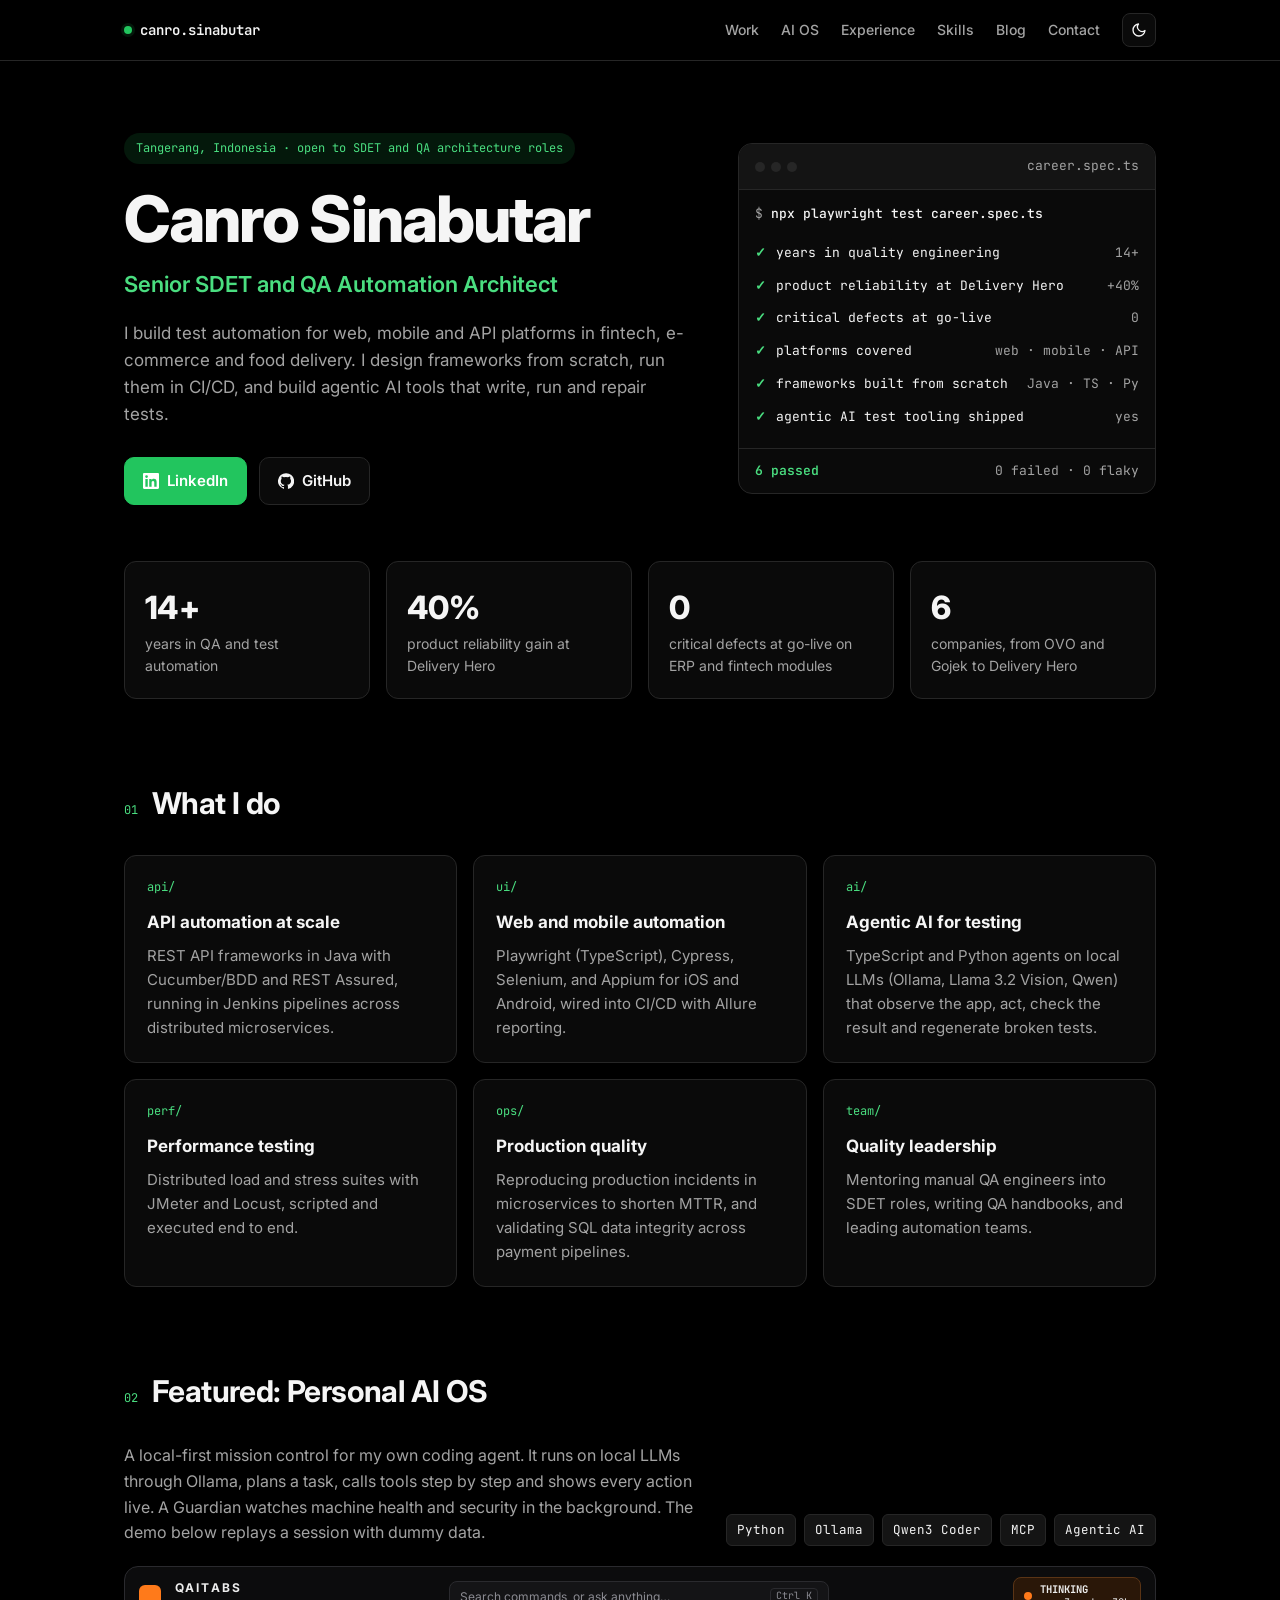
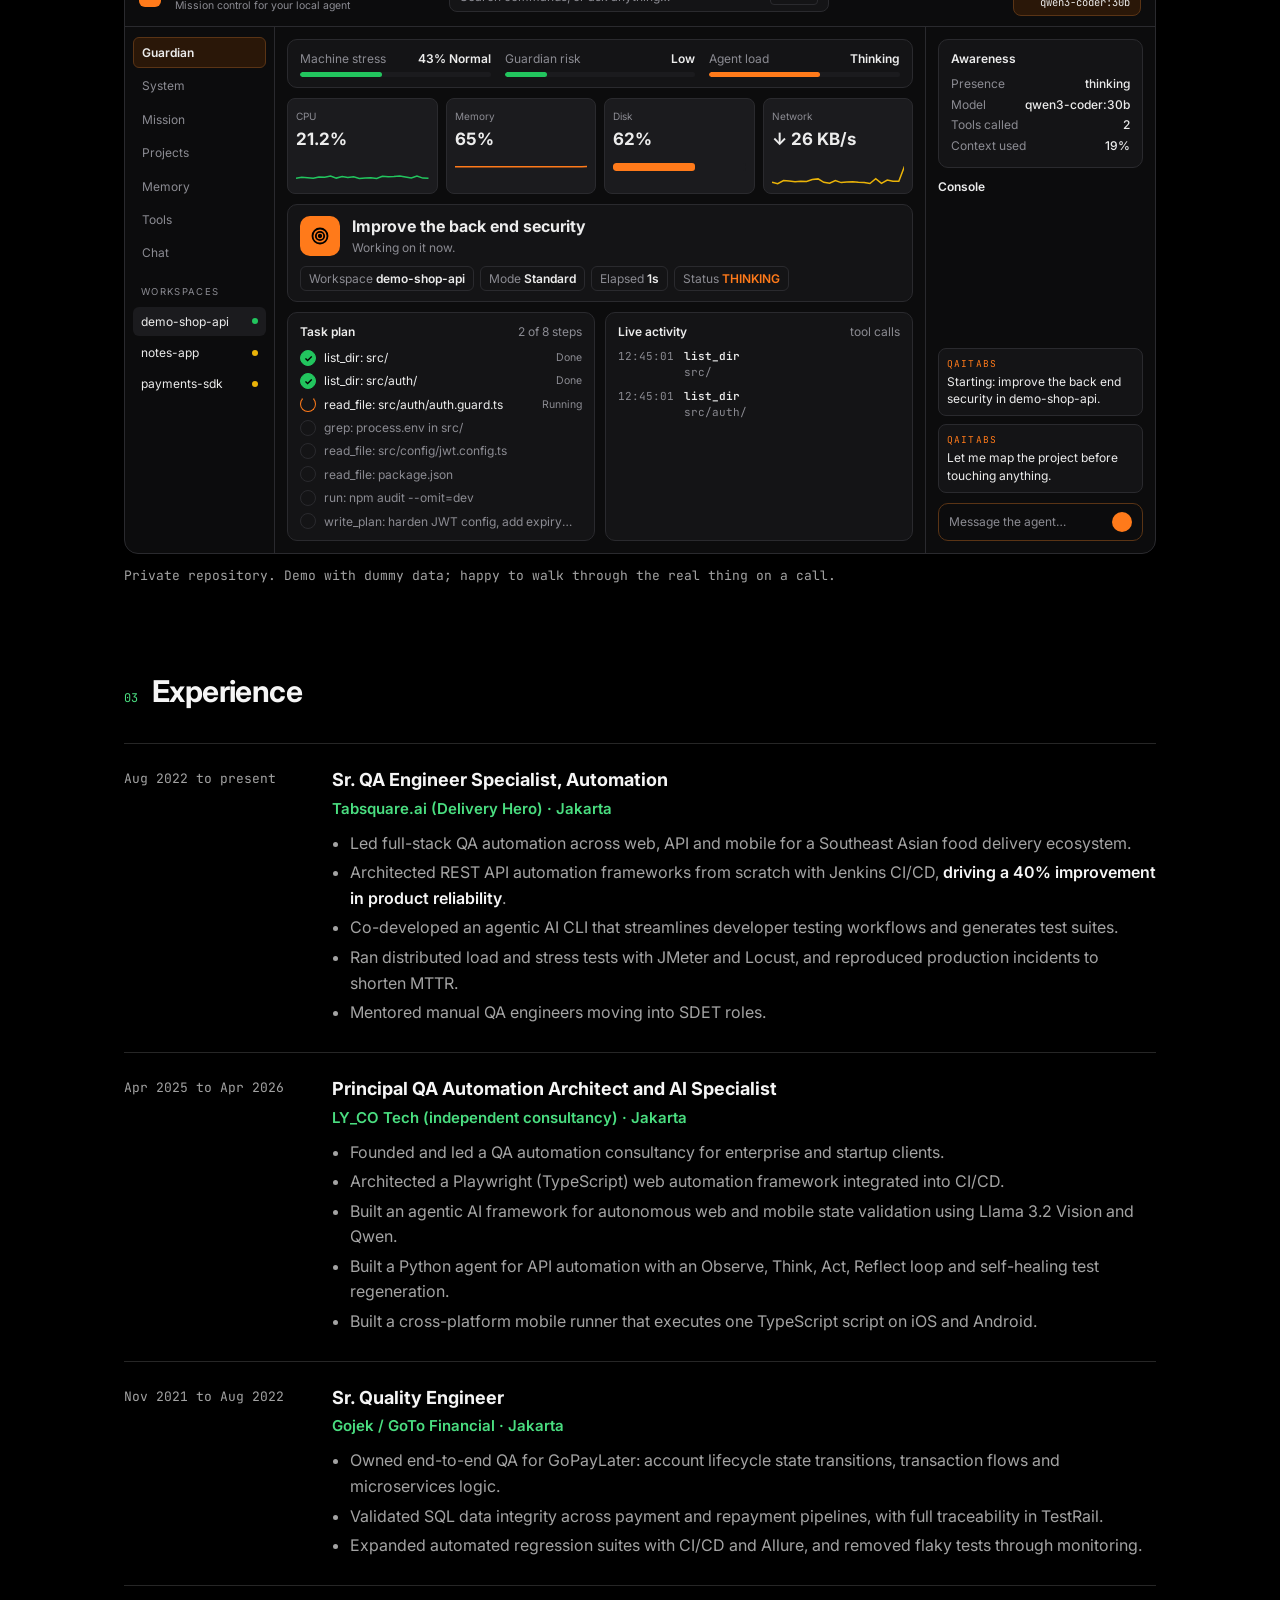
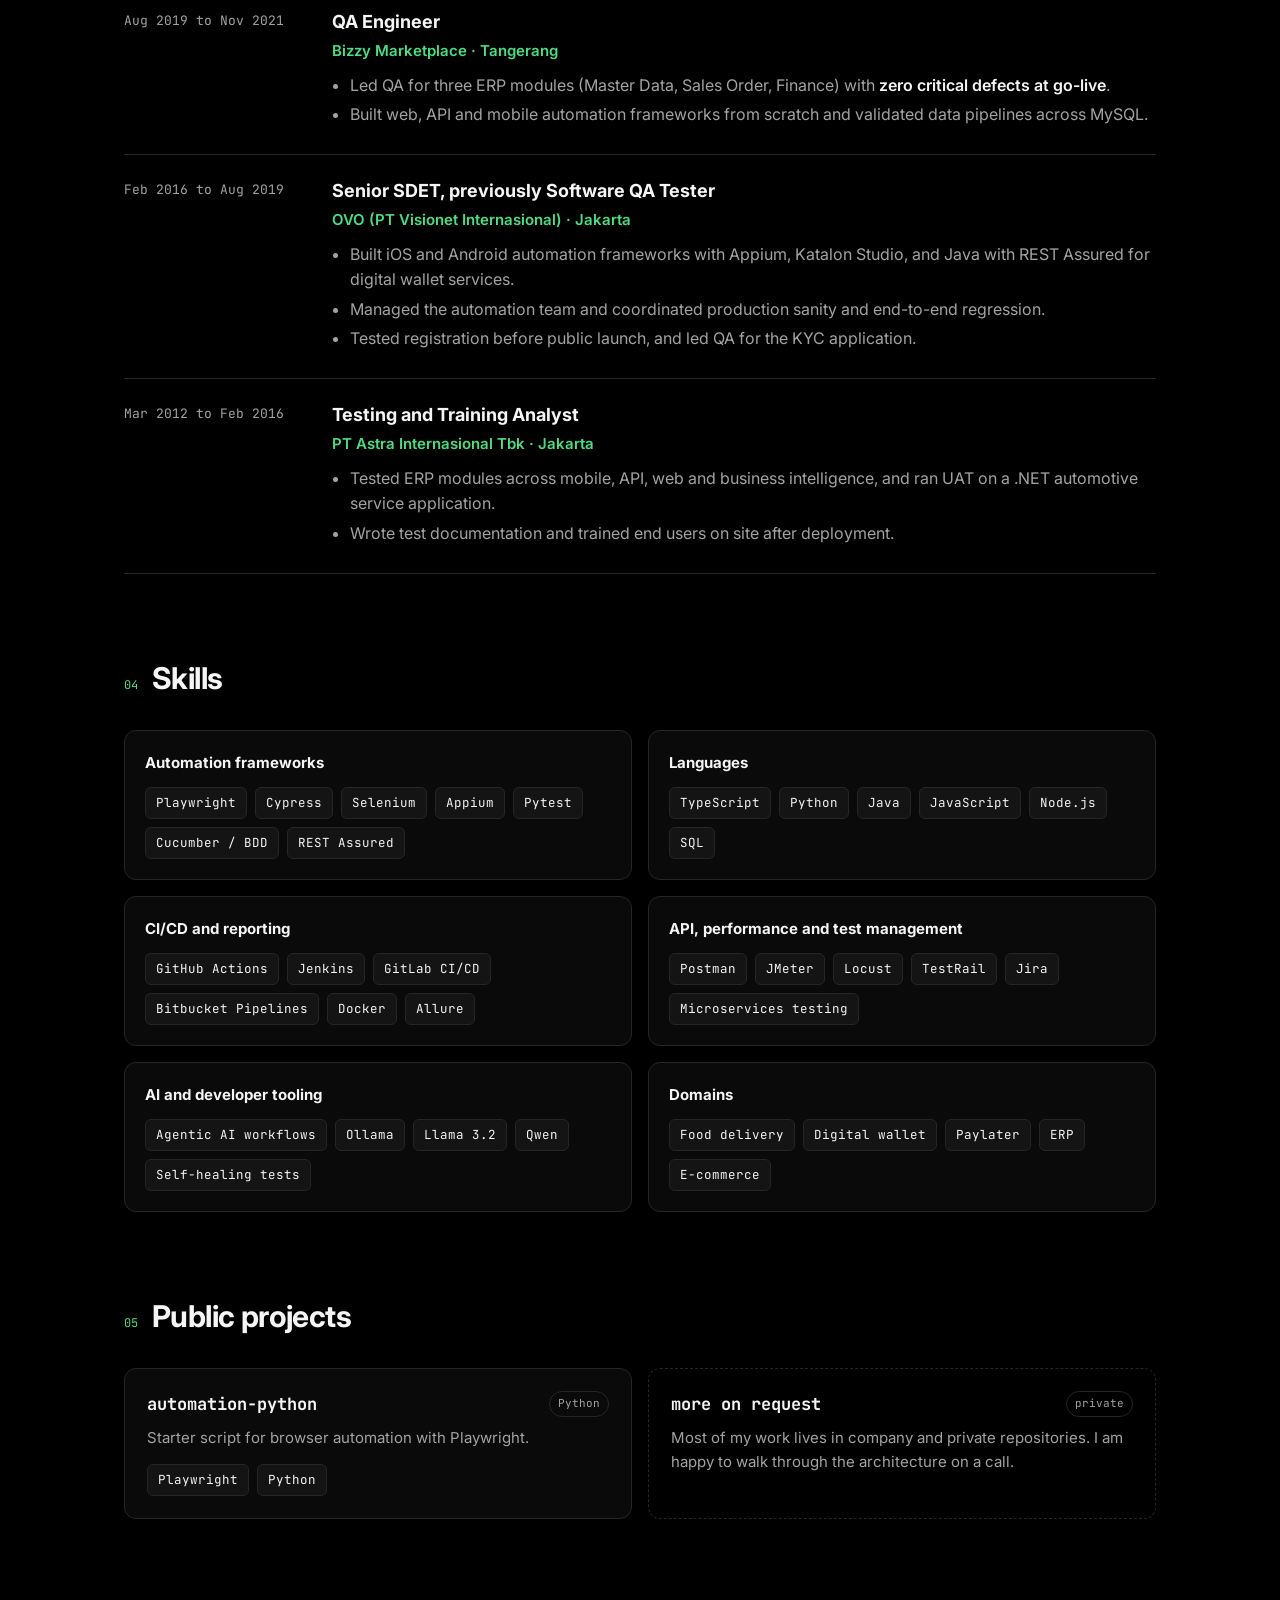
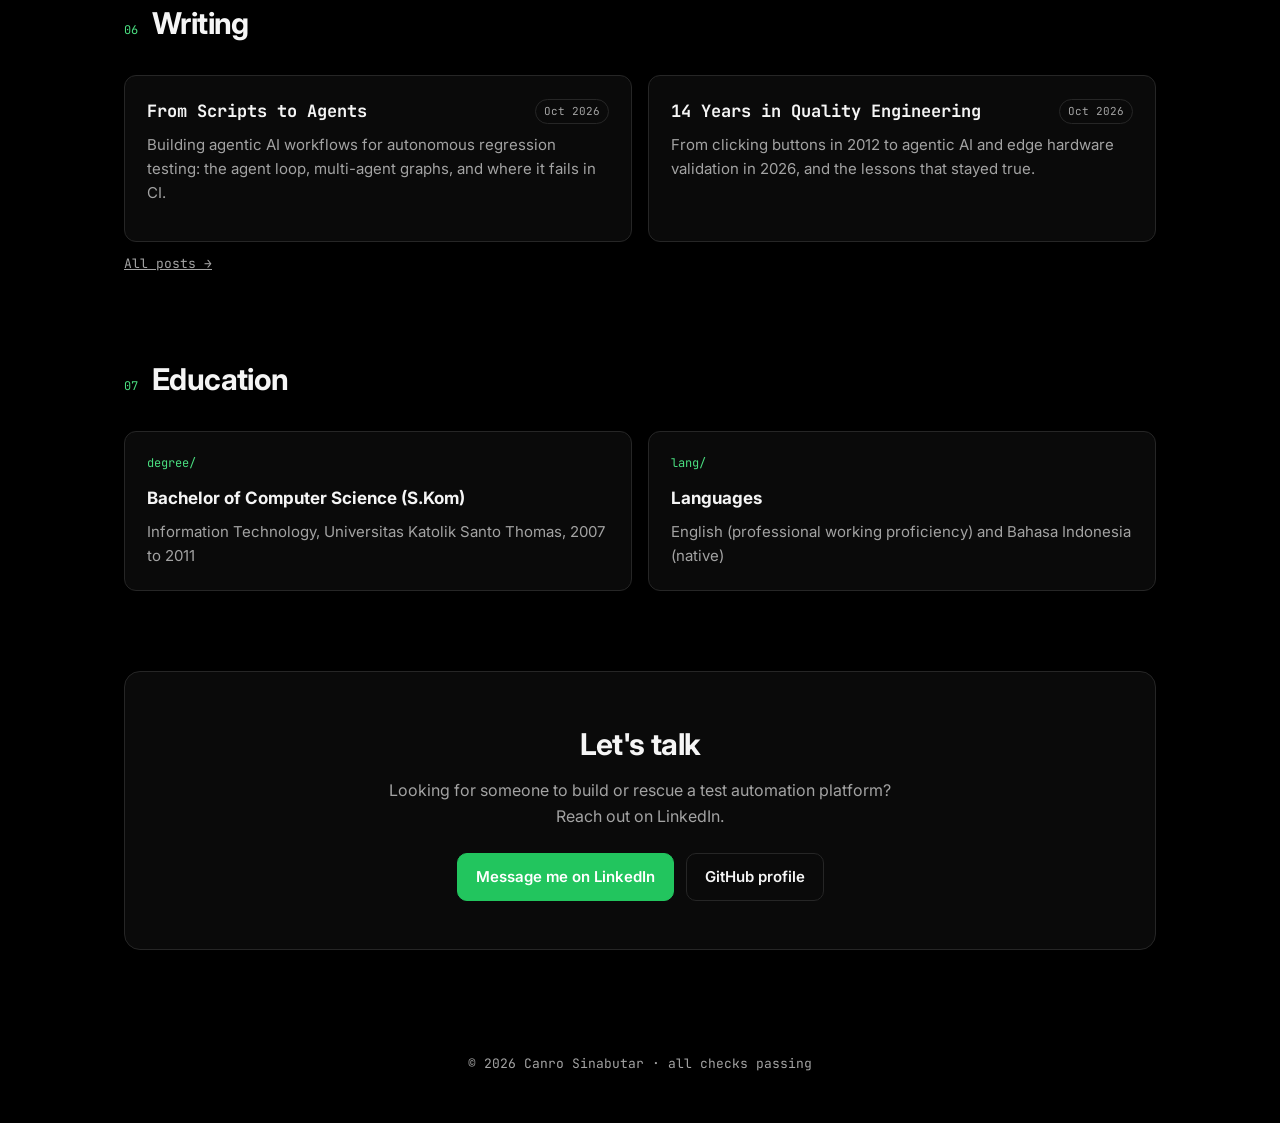
==== commit 7902aaeb: "Add blog with posts moved from Blogger Co-Authored-By: Claude Opus 5.5 <noreply@anthropic.com>" ====
--- a/index.html
+++ b/index.html
@@ -329,6 +329,7 @@
       <a class="hide-sm" href="#ai-os">AI OS</a>
       <a class="hide-sm" href="#experience">Experience</a>
       <a class="hide-sm" href="#skills">Skills</a>
+      <a href="/blog/">Blog</a>
       <a href="#contact">Contact</a>
       <button class="theme-btn" id="themeBtn" aria-label="Toggle dark mode">
         <svg viewBox="0 0 24 24" fill="none" stroke="currentColor" stroke-width="2" stroke-linecap="round" stroke-linejoin="round"><path d="M21 12.8A9 9 0 1 1 11.2 3a7 7 0 0 0 9.8 9.8z"/></svg>
@@ -583,8 +584,23 @@
     </div>
   </section>
 
+  <section id="writing">
+    <div class="sec-head"><span class="tag">06</span><h2>Writing</h2></div>
+    <div class="projects">
+      <a class="project" href="/blog/from-scripts-to-agents/">
+        <div class="top"><h3>From Scripts to Agents</h3><span class="badge">Oct 2026</span></div>
+        <p>Building agentic AI workflows for autonomous regression testing: the agent loop, multi-agent graphs, and where it fails in CI.</p>
+      </a>
+      <a class="project" href="/blog/14-years-in-quality-engineering/">
+        <div class="top"><h3>14 Years in Quality Engineering</h3><span class="badge">Oct 2026</span></div>
+        <p>From clicking buttons in 2012 to agentic AI and edge hardware validation in 2026, and the lessons that stayed true.</p>
+      </a>
+    </div>
+    <p class="os-note"><a href="/blog/">All posts →</a></p>
+  </section>
+
   <section id="education">
-    <div class="sec-head"><span class="tag">06</span><h2>Education</h2></div>
+    <div class="sec-head"><span class="tag">07</span><h2>Education</h2></div>
     <div class="two">
       <div class="card"><span class="ico">degree/</span><h3>Bachelor of Computer Science (S.Kom)</h3><p>Information Technology, Universitas Katolik Santo Thomas, 2007 to 2011</p></div>
       <div class="card"><span class="ico">lang/</span><h3>Languages</h3><p>English (professional working proficiency) and Bahasa Indonesia (native)</p></div>
